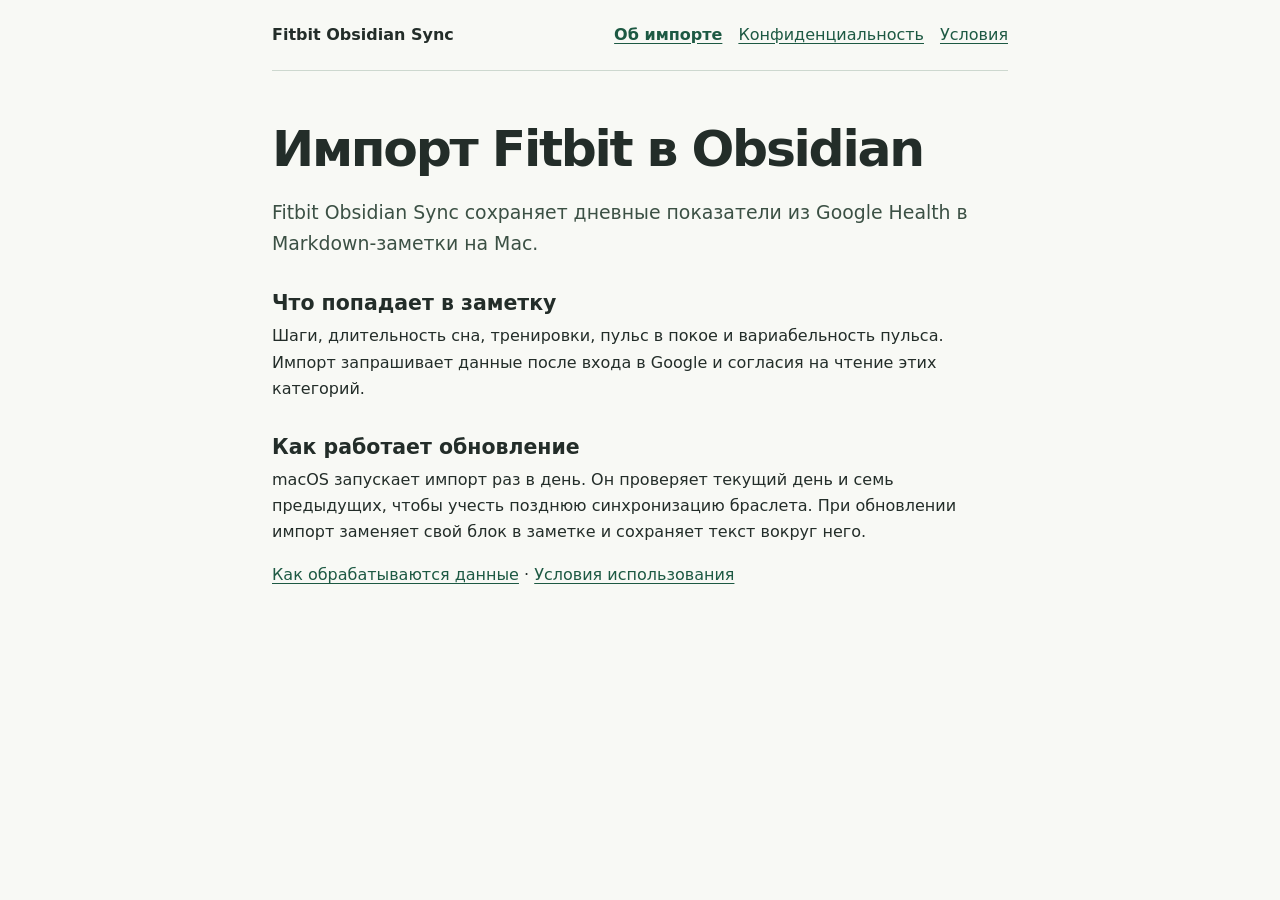
==== index.html @ 8adffade "Add files via upload" ====
<!doctype html>
<html lang="ru">
<head>
  <meta charset="utf-8">
  <meta name="viewport" content="width=device-width, initial-scale=1">
  <title>Импорт Fitbit в Obsidian · Fitbit Obsidian Sync</title>
  <link rel="stylesheet" href="styles.css">
</head>
<body>
  <header>
    <p class="name"><a href="index.html">Fitbit Obsidian Sync</a></p>
    <nav aria-label="Разделы сайта">
      <a href="index.html" aria-current="page">Об импорте</a>
      <a href="privacy.html">Конфиденциальность</a>
      <a href="terms.html">Условия</a>
    </nav>
  </header>
  <main>
    <h1>Импорт Fitbit в Obsidian</h1>
<p class="summary">Fitbit Obsidian Sync сохраняет дневные показатели из Google Health в Markdown-заметки на Mac.</p>
<h2>Что попадает в заметку</h2>
<p>Шаги, длительность сна, тренировки, пульс в покое и вариабельность пульса. Импорт запрашивает данные после входа в Google и согласия на чтение этих категорий.</p>
<h2>Как работает обновление</h2>
<p>macOS запускает импорт раз в день. Он проверяет текущий день и семь предыдущих, чтобы учесть позднюю синхронизацию браслета. При обновлении импорт заменяет свой блок в заметке и сохраняет текст вокруг него.</p>
<p><a href="privacy.html">Как обрабатываются данные</a> · <a href="terms.html">Условия использования</a></p>
  </main>
</body>
</html>
---- styles.css ----
:root {
  color-scheme: light;
  background: #f8f9f5;
  color: #232d29;
  font: 16px/1.65 Inter, system-ui, sans-serif;
}

body {
  max-width: 46rem;
  margin: 0 auto;
  padding: 0 clamp(1.1rem, 5vw, 3rem) 3rem;
}

header {
  display: flex;
  flex-wrap: wrap;
  align-items: center;
  justify-content: space-between;
  gap: 0.5rem 1.5rem;
  border-bottom: 1px solid #cdd8cf;
  padding: 1.35rem 0;
}

.name {
  font-weight: 750;
  margin: 0;
}

.name a {
  color: inherit;
  text-decoration: none;
}

nav {
  display: flex;
  flex-wrap: wrap;
  gap: 0.2rem 1rem;
}

nav [aria-current] {
  font-weight: 700;
}

main {
  padding-top: clamp(2rem, 6vw, 3rem);
}

h1, h2 {
  line-height: 1.18;
  text-wrap: balance;
}

h1 {
  margin: 0;
  font-size: clamp(2rem, 6vw, 3.15rem);
  letter-spacing: -0.045em;
}

h2 {
  margin-top: 2rem;
  margin-bottom: 0.5rem;
  font-size: 1.28rem;
}

h2 + p, h2 + ul {
  margin-top: 0;
}

.summary {
  font-size: 1.18rem;
  color: #3b5044;
}

a {
  color: #1d5943;
  text-underline-offset: 0.17em;
}

a:focus-visible {
  outline: 2px solid #1d5943;
  outline-offset: 4px;
}
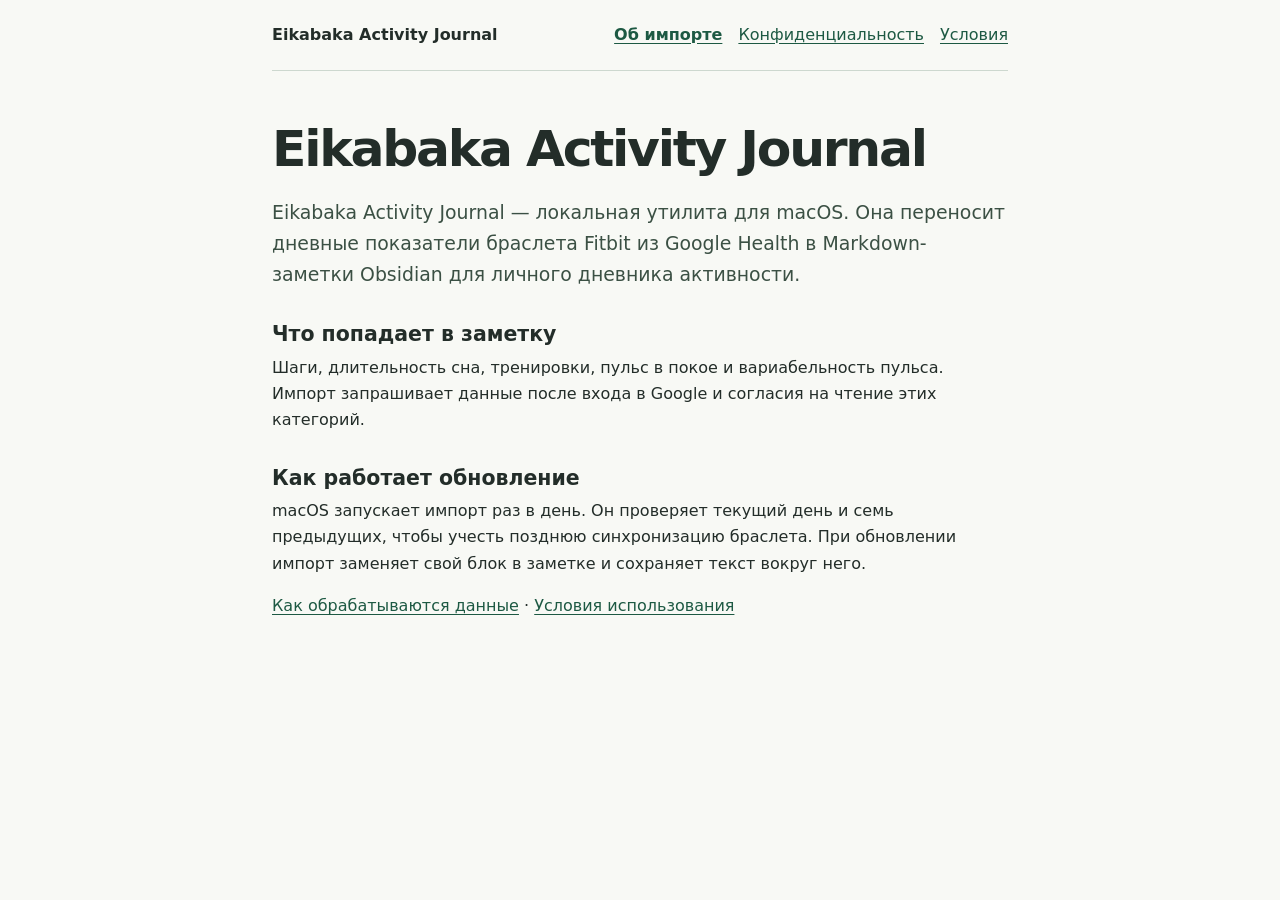
==== commit fbeca0c4: "Add files via upload" ====
--- a/index.html
+++ b/index.html
@@ -1,14 +1,15 @@
 <!doctype html>
 <html lang="ru">
 <head>
+  <meta name="google-site-verification" content="PyNKFEpIJgdD8tDcu38VJFQ_VAyBY9BQqN1lTLpX6aM">
   <meta charset="utf-8">
   <meta name="viewport" content="width=device-width, initial-scale=1">
-  <title>Импорт Fitbit в Obsidian · Fitbit Obsidian Sync</title>
+  <title>Eikabaka Activity Journal · Импорт Fitbit в Obsidian</title>
   <link rel="stylesheet" href="styles.css">
 </head>
 <body>
   <header>
-    <p class="name"><a href="index.html">Fitbit Obsidian Sync</a></p>
+    <p class="name"><a href="index.html">Eikabaka Activity Journal</a></p>
     <nav aria-label="Разделы сайта">
       <a href="index.html" aria-current="page">Об импорте</a>
       <a href="privacy.html">Конфиденциальность</a>
@@ -16,8 +17,8 @@
     </nav>
   </header>
   <main>
-    <h1>Импорт Fitbit в Obsidian</h1>
-<p class="summary">Fitbit Obsidian Sync сохраняет дневные показатели из Google Health в Markdown-заметки на Mac.</p>
+    <h1>Eikabaka Activity Journal</h1>
+<p class="summary">Eikabaka Activity Journal — локальная утилита для macOS. Она переносит дневные показатели браслета Fitbit из Google Health в Markdown-заметки Obsidian для личного дневника активности.</p>
 <h2>Что попадает в заметку</h2>
 <p>Шаги, длительность сна, тренировки, пульс в покое и вариабельность пульса. Импорт запрашивает данные после входа в Google и согласия на чтение этих категорий.</p>
 <h2>Как работает обновление</h2>
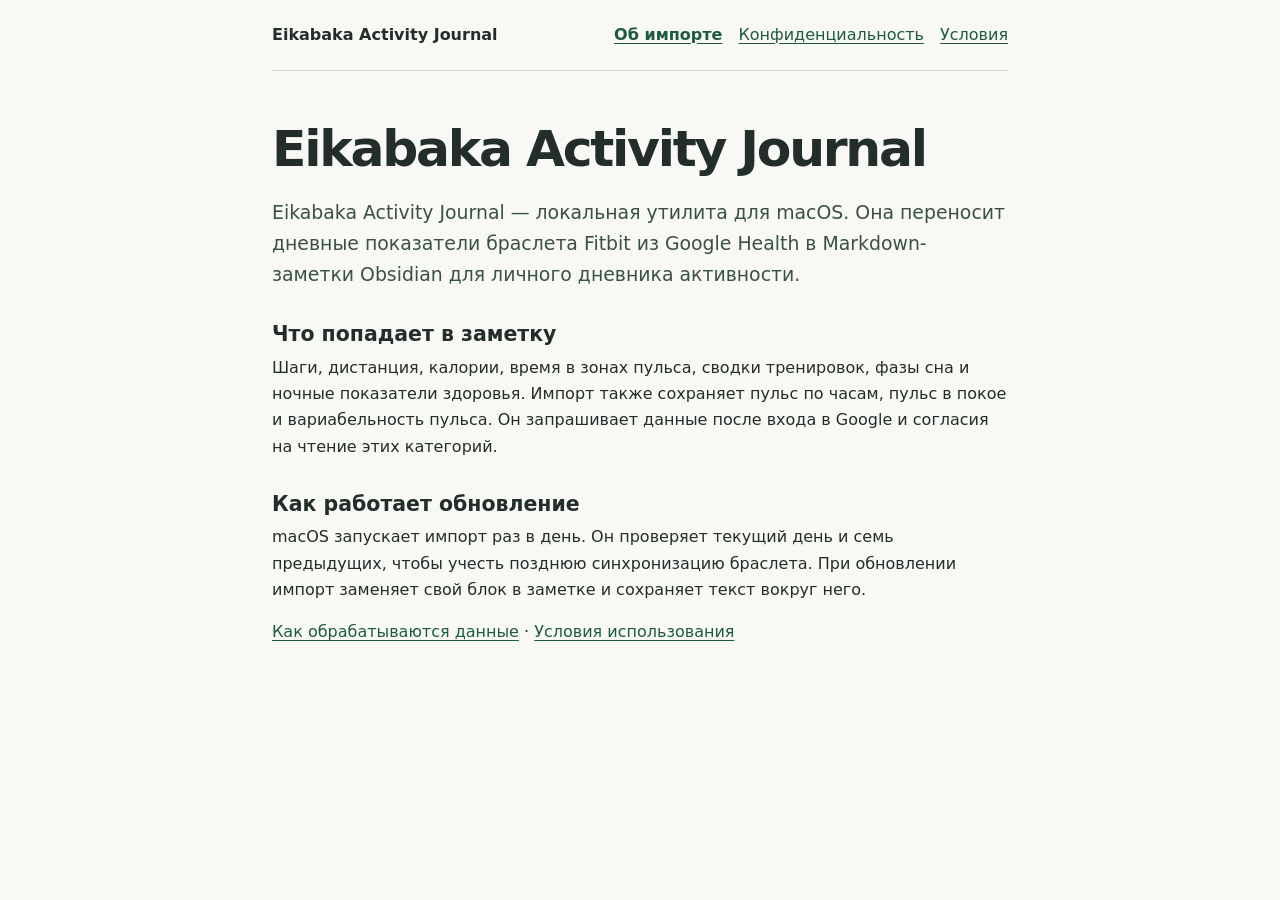
==== commit d2713647: "Describe additional Fitbit metrics" ====
--- a/index.html
+++ b/index.html
@@ -20,7 +20,7 @@
     <h1>Eikabaka Activity Journal</h1>
 <p class="summary">Eikabaka Activity Journal — локальная утилита для macOS. Она переносит дневные показатели браслета Fitbit из Google Health в Markdown-заметки Obsidian для личного дневника активности.</p>
 <h2>Что попадает в заметку</h2>
-<p>Шаги, длительность сна, тренировки, пульс в покое и вариабельность пульса. Импорт запрашивает данные после входа в Google и согласия на чтение этих категорий.</p>
+<p>Шаги, дистанция, калории, время в зонах пульса, сводки тренировок, фазы сна и ночные показатели здоровья. Импорт также сохраняет пульс по часам, пульс в покое и вариабельность пульса. Он запрашивает данные после входа в Google и согласия на чтение этих категорий.</p>
 <h2>Как работает обновление</h2>
 <p>macOS запускает импорт раз в день. Он проверяет текущий день и семь предыдущих, чтобы учесть позднюю синхронизацию браслета. При обновлении импорт заменяет свой блок в заметке и сохраняет текст вокруг него.</p>
 <p><a href="privacy.html">Как обрабатываются данные</a> · <a href="terms.html">Условия использования</a></p>
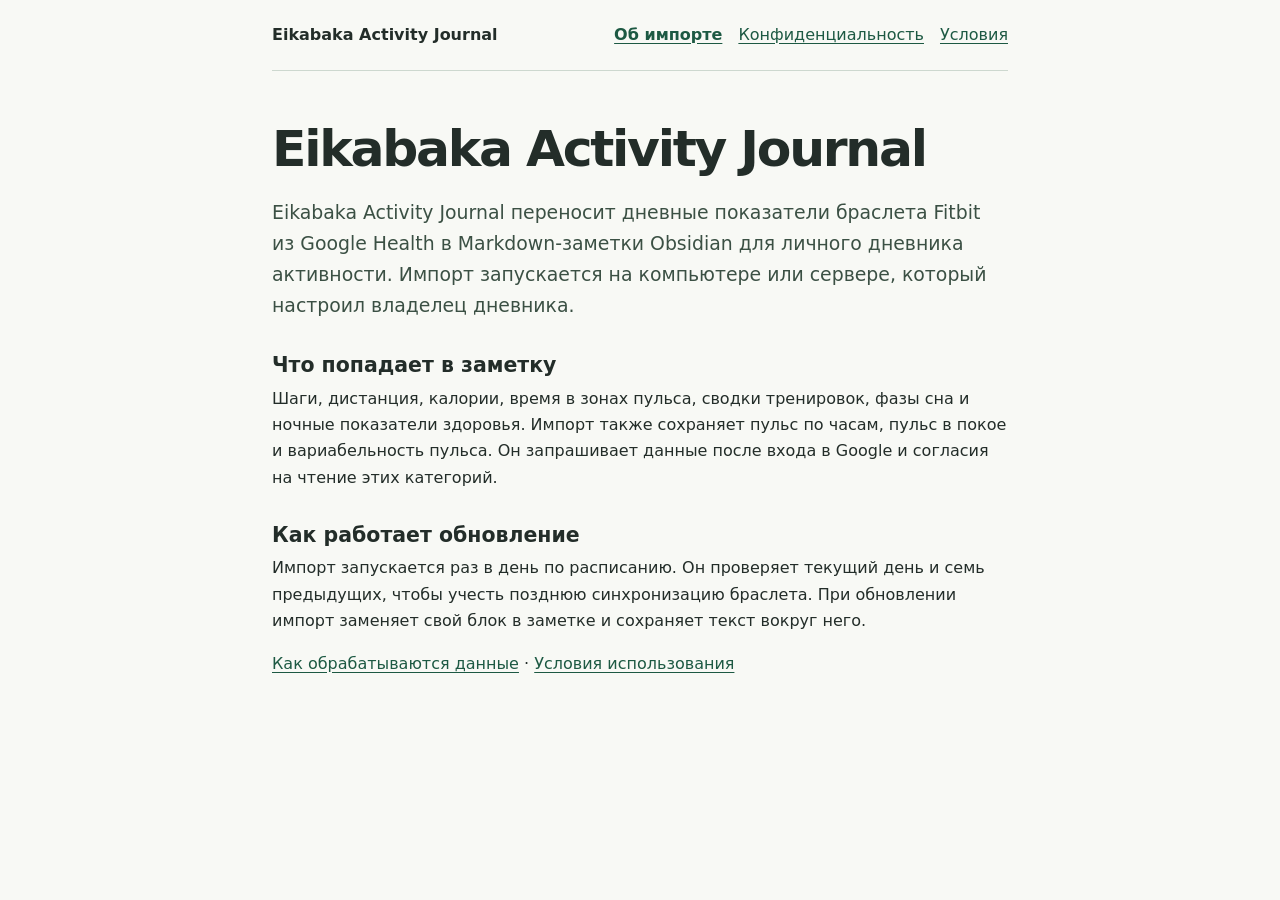
==== commit cd189d9e: "Document server-hosted Fitbit imports" ====
--- a/index.html
+++ b/index.html
@@ -18,11 +18,11 @@
   </header>
   <main>
     <h1>Eikabaka Activity Journal</h1>
-<p class="summary">Eikabaka Activity Journal — локальная утилита для macOS. Она переносит дневные показатели браслета Fitbit из Google Health в Markdown-заметки Obsidian для личного дневника активности.</p>
+<p class="summary">Eikabaka Activity Journal переносит дневные показатели браслета Fitbit из Google Health в Markdown-заметки Obsidian для личного дневника активности. Импорт запускается на компьютере или сервере, который настроил владелец дневника.</p>
 <h2>Что попадает в заметку</h2>
 <p>Шаги, дистанция, калории, время в зонах пульса, сводки тренировок, фазы сна и ночные показатели здоровья. Импорт также сохраняет пульс по часам, пульс в покое и вариабельность пульса. Он запрашивает данные после входа в Google и согласия на чтение этих категорий.</p>
 <h2>Как работает обновление</h2>
-<p>macOS запускает импорт раз в день. Он проверяет текущий день и семь предыдущих, чтобы учесть позднюю синхронизацию браслета. При обновлении импорт заменяет свой блок в заметке и сохраняет текст вокруг него.</p>
+<p>Импорт запускается раз в день по расписанию. Он проверяет текущий день и семь предыдущих, чтобы учесть позднюю синхронизацию браслета. При обновлении импорт заменяет свой блок в заметке и сохраняет текст вокруг него.</p>
 <p><a href="privacy.html">Как обрабатываются данные</a> · <a href="terms.html">Условия использования</a></p>
   </main>
 </body>
